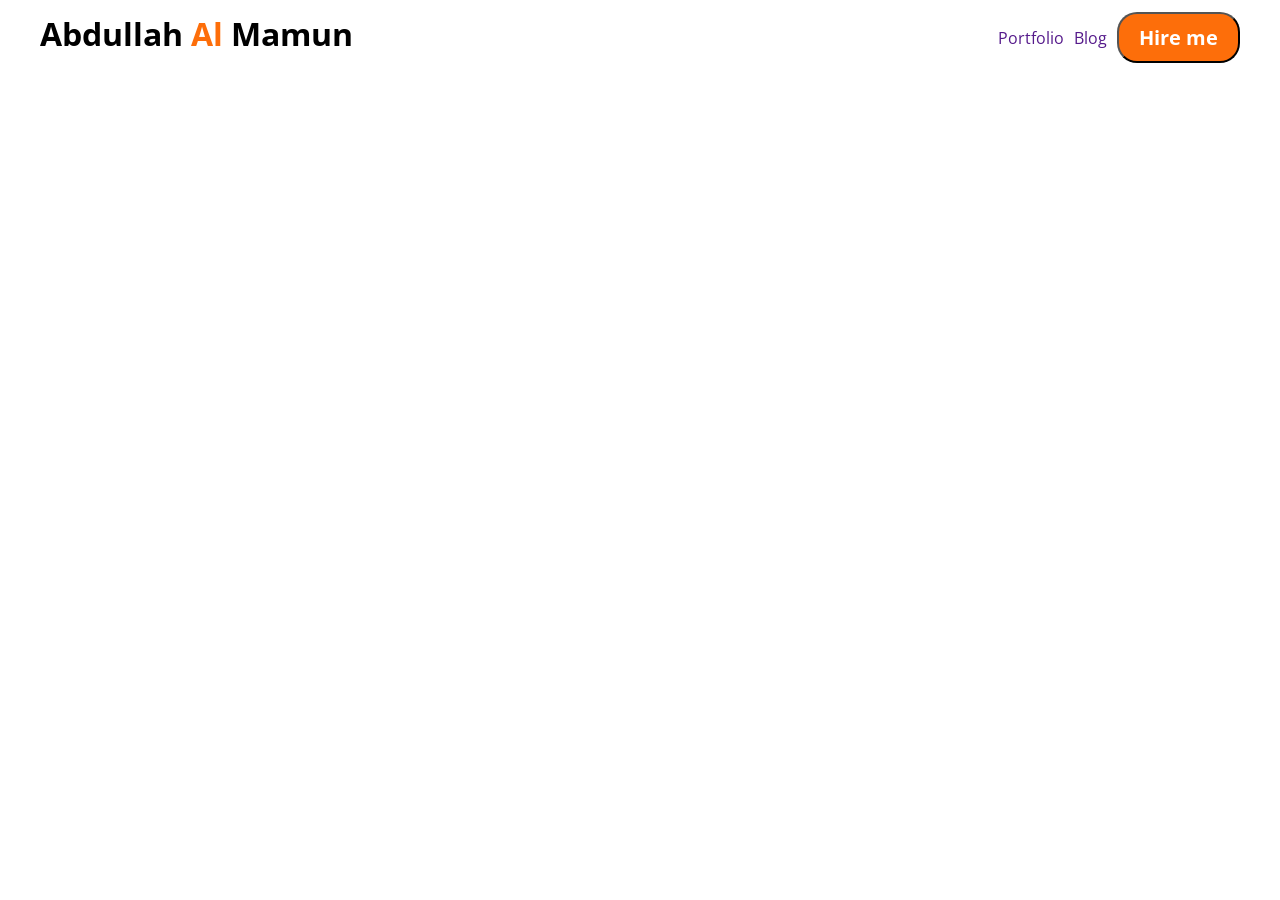
==== index.html @ 1516926a "nav updated" ====
<!DOCTYPE html>
<html lang="en">

<head>
    <meta charset="UTF-8">
    <meta name="viewport" content="width=device-width, initial-scale=1.0">
    <title>Portfolio</title>
    <link rel="stylesheet" href="./style.css">
    <link rel="preconnect" href="https://fonts.googleapis.com">
    <link rel="preconnect" href="https://fonts.gstatic.com" crossorigin>
    <link href="https://fonts.googleapis.com/css2?family=Open+Sans:ital,wght@0,300..800;1,300..800&display=swap"
        rel="stylesheet">

</head>

<body>
    <header>
        <nav>
            <h2 class="logo">Abdullah <span class="logo2">Al</span> Mamun</h2>
            <ul>
                <li> <a href="">Portfolio</a></li>
                <li> <a href="">Blog</a></li>
                <li> <button class="common-btn">Hire me</button></li>
            </ul>
        </nav>
    </header>

    
</body>

</html>
---- style.css ----
*{
    margin: 0;
    padding: 0;
      font-family: "Open Sans", sans-serif;

}

.common-btn{
    background-color: #fd6e0a;
    padding: 10px 20px;
    border-radius: 20px;
    text-align: center;
    font-weight: bold;
    cursor: pointer;
    color: white;
    font-size: 20px;
    
    

}

.logo{
    font-weight: bold;
    font-size: 32px;
}

.logo2{
    color: #fd6e0a;
}


nav{
    
    display: flex;
    gap: 10px;
    justify-content:space-between;
    max-width: 1200px;;
    margin: auto;
    padding: 12px 0;
    
}


ul{
     display: flex;
    gap: 10px;
    justify-content: space-between;
    list-style: none;
    align-items: center;
}

ul li a{
    text-decoration: none;
}
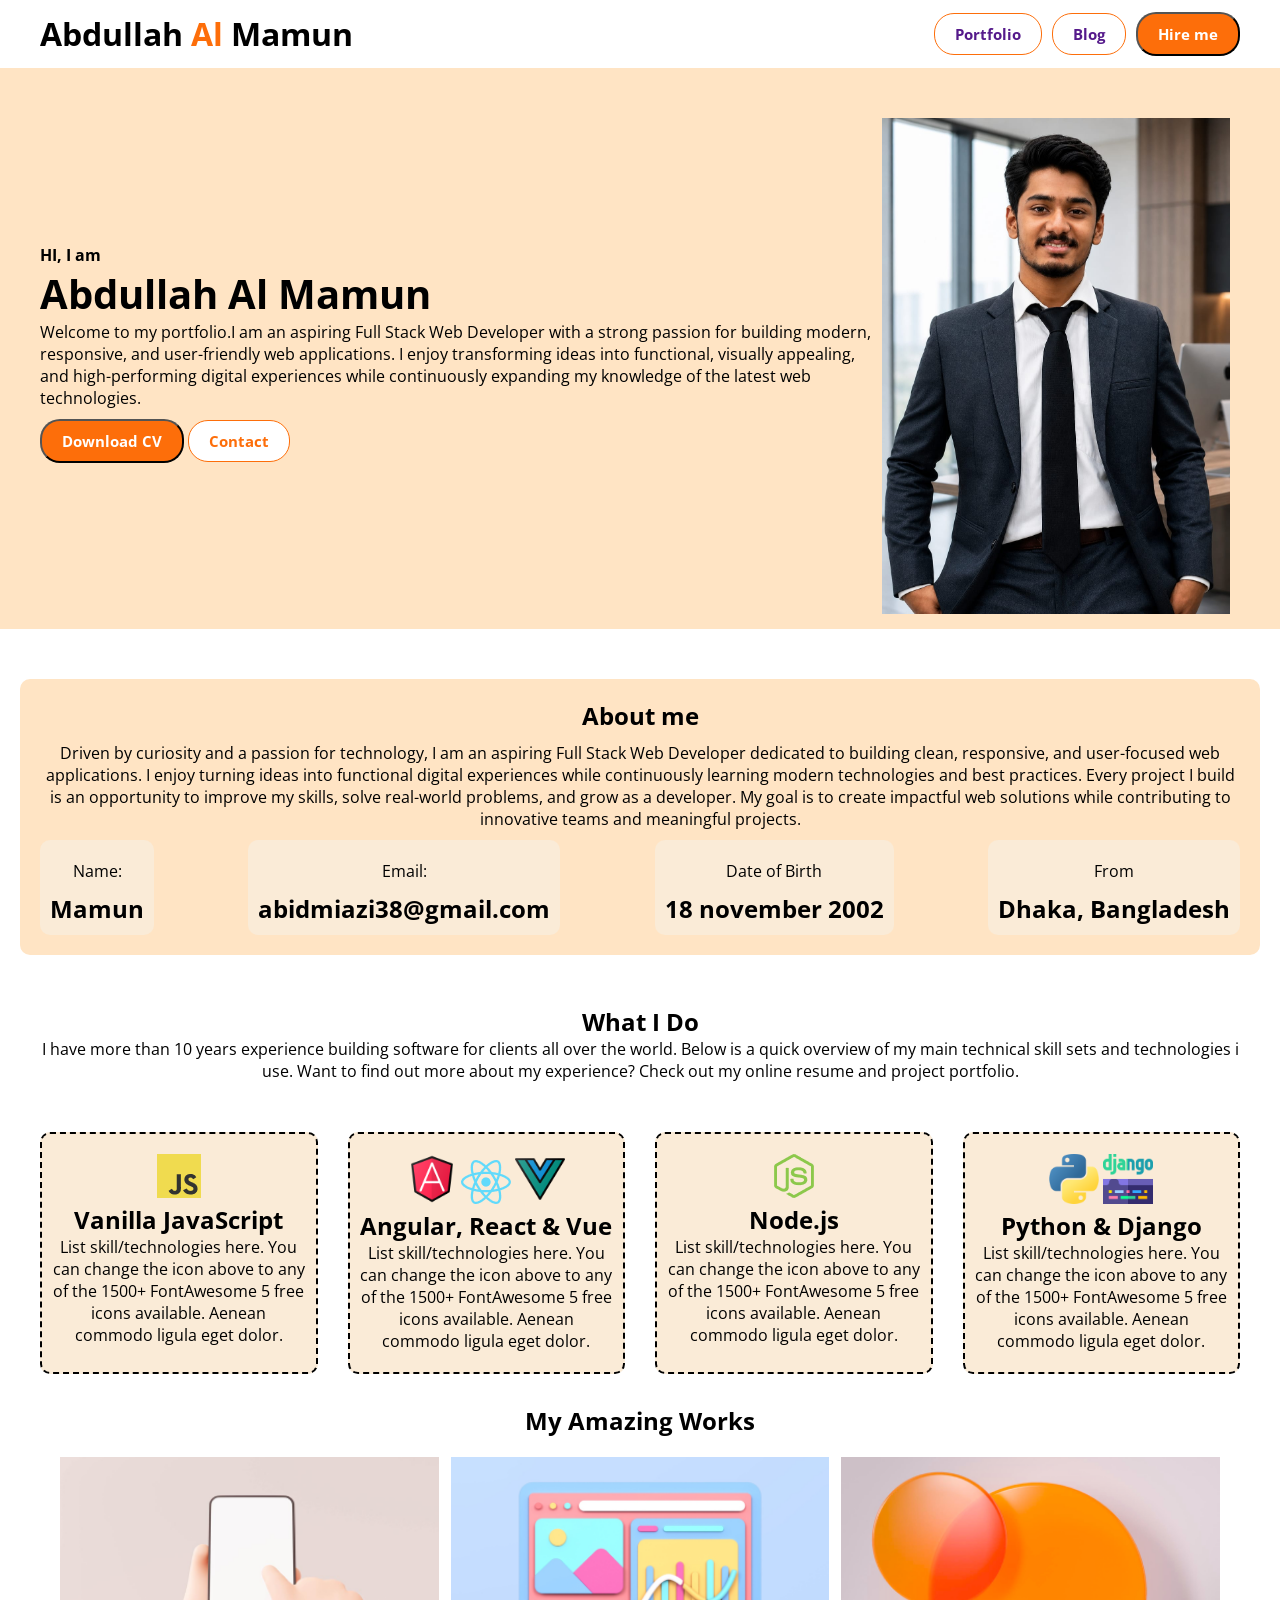
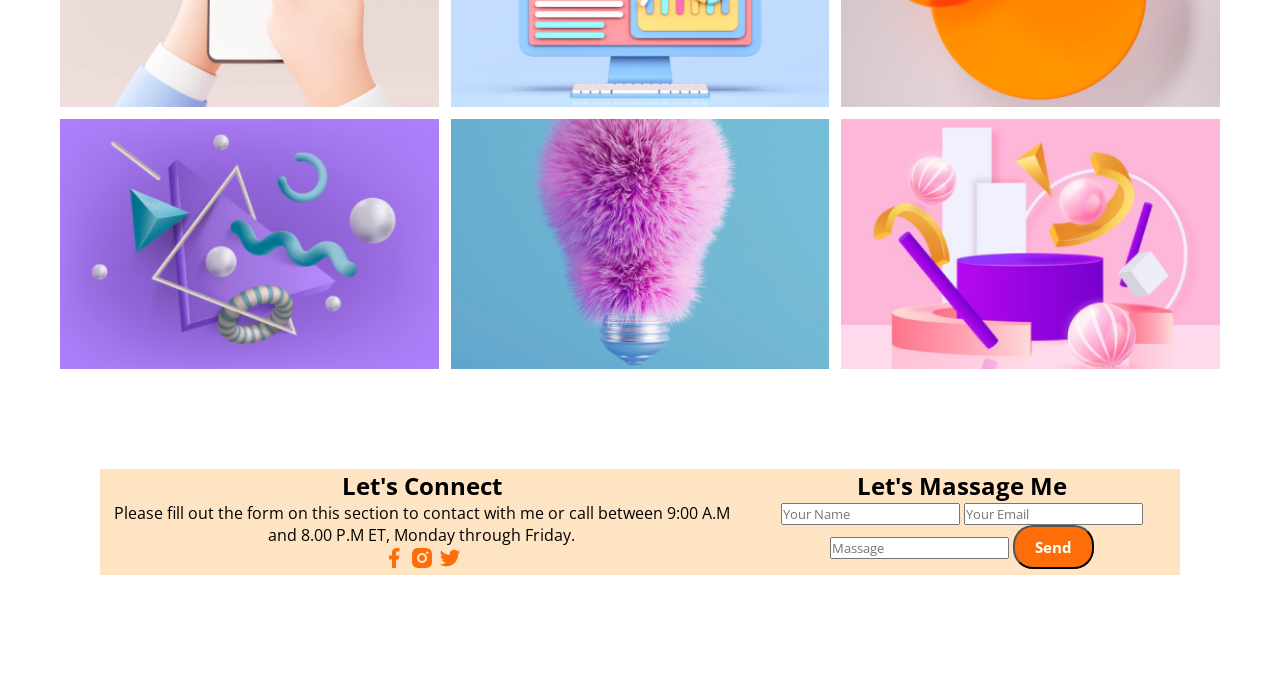
==== commit 4cc6a8d4: "cmpleted" ====
--- a/index.html
+++ b/index.html
@@ -14,18 +14,163 @@
 </head>
 
 <body>
+
+    <!-- Navbar start -->
     <header>
-        <nav>
+        <nav class="container">
             <h2 class="logo">Abdullah <span class="logo2">Al</span> Mamun</h2>
             <ul>
-                <li> <a href="">Portfolio</a></li>
-                <li> <a href="">Blog</a></li>
+                <li class="outline-btn"> <a href="">Portfolio</a></li>
+                <li class="outline-btn"> <a href="">Blog</a></li>
                 <li> <button class="common-btn">Hire me</button></li>
             </ul>
         </nav>
     </header>
+    <!-- navbar End -->
 
-    
+    <!-- herosection start -->
+    <section class="hero-parent-root">
+        <div class="hero-parent container">
+            <!-- Hero section Left -->
+            <div class="hero-left">
+                <h4>HI, I am</h4>
+                <h2>Abdullah Al Mamun</h2>
+                <p>Welcome to my portfolio.I am an aspiring Full Stack Web Developer with a strong passion for building
+                    modern, responsive, and user-friendly web applications. I enjoy transforming ideas into functional,
+                    visually appealing, and high-performing digital experiences while continuously expanding my
+                    knowledge of the latest web technologies.</p>
+
+                <button class="common-btn">Download CV</button>
+                <button class="outline-btn">Contact</button>
+            </div>
+
+            <!-- Hero section Right -->
+            <div class="hero-right">
+                <img src="abid.jpg.jpeg" alt="abid image">
+            </div>
+        </div>
+    </section>
+    <!-- hero section end -->
+
+    <!-- about section start -->
+    <section class="container about-parent">
+        <h2>About me</h2>
+        <p>Driven by curiosity and a passion for technology, I am an aspiring Full Stack Web Developer dedicated to
+            building clean, responsive, and user-focused web applications. I enjoy turning ideas into functional digital
+            experiences while continuously learning modern technologies and best practices. Every project I build is an
+            opportunity to improve my skills, solve real-world problems, and grow as a developer. My goal is to create
+            impactful web solutions while contributing to innovative teams and meaningful projects.</p>
+
+        <div class="about-box-parent">
+            <div class="box">
+                <p>Name:</p>
+                <h2>Mamun</h2>
+            </div>
+            <div class="box">
+                <p>Email:</p>
+                <h2>abidmiazi38@gmail.com</h2>
+            </div>
+            <div class="box">
+                <p>Date of Birth</p>
+                <h2>18 november 2002</h2>
+            </div>
+            <div class="box">
+                <p>From</p>
+                <h2>Dhaka, Bangladesh</h2>
+            </div>
+        </div>
+    </section>
+    <!-- About section end -->
+
+    <!-- what i do section -->
+    <section class="container do-parent">
+        <h2>What I Do</h2>
+        <p>I have more than 10 years experience building software for clients all over the world. Below is a quick
+            overview of my main technical skill sets and technologies i use. Want to find out more about my experience?
+            Check out my online resume and project portfolio.</p>
+
+        <div class="do-box-parent">
+            <div class="box2">
+                <img src="./js.png" alt="js">
+                <h2>Vanilla JavaScript</h2>
+                <p>List skill/technologies here. You can change the icon above to any of the 1500+ FontAwesome 5 free
+                    icons available. Aenean commodo ligula eget dolor.</p>
+            </div>
+            <div class="box2">
+                <img height="50px" src="./programing.jpg" alt="angular">
+                <img src="./react.png" alt="react">
+                <img height="50px" src="./document.jpg" alt="vue">
+                <h2>Angular, React & Vue</h2>
+                <p>List skill/technologies here. You can change the icon above to any of the 1500+ FontAwesome 5 free
+                    icons available. Aenean commodo ligula eget dolor.</p>
+            </div>
+            <div class="box2">
+                <img src="./nodejs.png" alt="njs">
+                <h2>Node.js</h2>
+                <p>List skill/technologies here. You can change the icon above to any of the 1500+ FontAwesome 5 free
+                    icons available. Aenean commodo ligula eget dolor.</p>
+            </div>
+            <div class="box2">
+                <img height="50px" src="./python.jpg" alt="p">
+                <img height="50px" src="./django.jpg" alt="dj">
+                <h2>Python & Django</h2>
+                <p>List skill/technologies here. You can change the icon above to any of the 1500+ FontAwesome 5 free
+                    icons available. Aenean commodo ligula eget dolor.</p>
+            </div>
+        </div>
+    </section>
+    <!-- what i do section end -->
+
+    <!-- my amazing work -->
+    <section class="my-amazing-parent container">
+        <h2>My Amazing Works</h2>
+
+        <div class="gallery">
+            <div>
+                <img src="./Rectangle 8.png" alt="r8">
+            </div>
+            <div>
+                <img src="./Rectangle 9.png" alt="r9">
+            </div>
+            <div>
+                <img src="./Rectangle 10.png" alt="r10">
+            </div>
+            <div>
+                <img src="./Rectangle 11.png" alt="r11">
+            </div>
+            <div>
+                <img src="./Rectangle 12.png" alt="r12">
+            </div>
+            <div>
+                <img src="./Rectangle 13.png" alt="r13">
+            </div>
+        </div>
+    </section>
+    <!-- my amazing work end -->
+
+    <!-- footer start -->
+    <footer class="container">
+        <div>
+            <h2>Let's Connect</h2>
+            <p>Please fill out the form on this section to contact with me or call between 9:00 A.M and 8.00 P.M ET,
+                Monday through Friday.</p>
+                <div>
+                    <img src="./facebook.png" alt="">
+                    <img src="./insta.png" alt="">
+                    <img src="./twitter.png" alt="">
+                </div>
+            
+        </div>
+        <div>
+            <h2>Let's Massage Me</h2>
+            <form>
+                <input type="text" placeholder="Your Name">
+                <input type="text" placeholder="Your Email">
+                <input type="textarea" placeholder="Massage">
+                <button class="common-btn">Send</button>
+            </form>
+        </div>
+    </footer>
 </body>
 
 </html>
--- a/style.css
+++ b/style.css
@@ -1,8 +1,12 @@
+/* reset style */
 *{
     margin: 0;
     padding: 0;
       font-family: "Open Sans", sans-serif;
 
+}
+img{
+    max-width: 100%;
 }
 
 .common-btn{
@@ -13,10 +17,29 @@
     font-weight: bold;
     cursor: pointer;
     color: white;
-    font-size: 20px;
+    font-size: 15px;
     
     
 
+}
+.outline-btn{
+    background-color: #ffffff;
+    padding: 10px 20px;
+    border-radius: 20px;
+    text-align: center;
+    font-weight: bold;
+    cursor: pointer;
+    color: #fd6e0a;
+    font-size: 15px;
+    border: 1px solid #fd6e0a;
+    
+    
+
+}
+
+.container{
+    max-width: 1200px;
+    margin: auto;
 }
 
 .logo{
@@ -34,8 +57,6 @@
     display: flex;
     gap: 10px;
     justify-content:space-between;
-    max-width: 1200px;;
-    margin: auto;
     padding: 12px 0;
     
 }
@@ -51,4 +72,124 @@
 
 ul li a{
     text-decoration: none;
-}+}
+
+/* hersection style */
+.hero-parent-root{
+    background-color:bisque;
+
+}
+
+.hero-parent{
+    display: flex;
+    justify-content: space-between;
+    align-items: center;
+    
+    
+}
+
+.hero-left h2 {
+    font-weight: bold;
+    font-size: 40px;
+    
+}
+.hero-left p{
+    text-align:left;
+    margin-right: 10px;
+    margin-bottom: 10px;
+    font-size: medium;
+    font-weight: 400;
+    
+}
+.hero-left{
+    margin-top: 10px;
+}
+
+.hero-right{
+    margin-top: 50px;
+    margin-bottom: 10px;
+    margin-right: 10px;
+    
+}
+
+.about-parent{
+    background-color:bisque;
+    margin-top: 50px;
+    margin-bottom: 50px;
+    text-align: center;
+    border-radius: 10px;
+    padding: 20px;
+}
+
+.about-parent p{
+    margin: 10px 0;
+    font-size: medium;
+    font-weight: 400;
+}
+
+.about-box-parent{
+    display: flex;
+    justify-content: space-between;
+    gap: 8px;
+}
+.box{
+    background-color: antiquewhite;
+    border-radius: 10PX;
+    padding: 10PX;
+
+}
+
+.do-parent{
+    margin-top: 50px;
+    margin-bottom: 50x;
+    text-align: center;
+}
+
+
+.do-box-parent{
+    display: flex;
+    justify-content: space-between;
+    gap: 30px;
+    text-align:center;
+    margin-top: 50px;
+    margin-bottom: 30px;
+    
+    
+}
+.box2{
+    background-color: antiquewhite;
+    border-radius: 10PX;
+    padding: 20px 10px;
+    border: 2px dashed black;
+    
+}
+
+
+.my-amazing-parent{
+    text-align: center;
+}
+
+.gallery{
+    margin: 20px;
+    display: grid;
+    gap: 12px;
+    grid-template-columns: repeat(3, 1fr);
+    grid-auto-rows: 250px;
+
+}
+
+.gallery img{
+    height: 100%;
+    width: 100%;
+    object-fit: cover;
+    
+}
+
+footer{
+    text-align: center;
+    margin: 100px !important;
+    display: flex;
+    justify-content: space-between;
+    background-color:bisque;
+    
+}
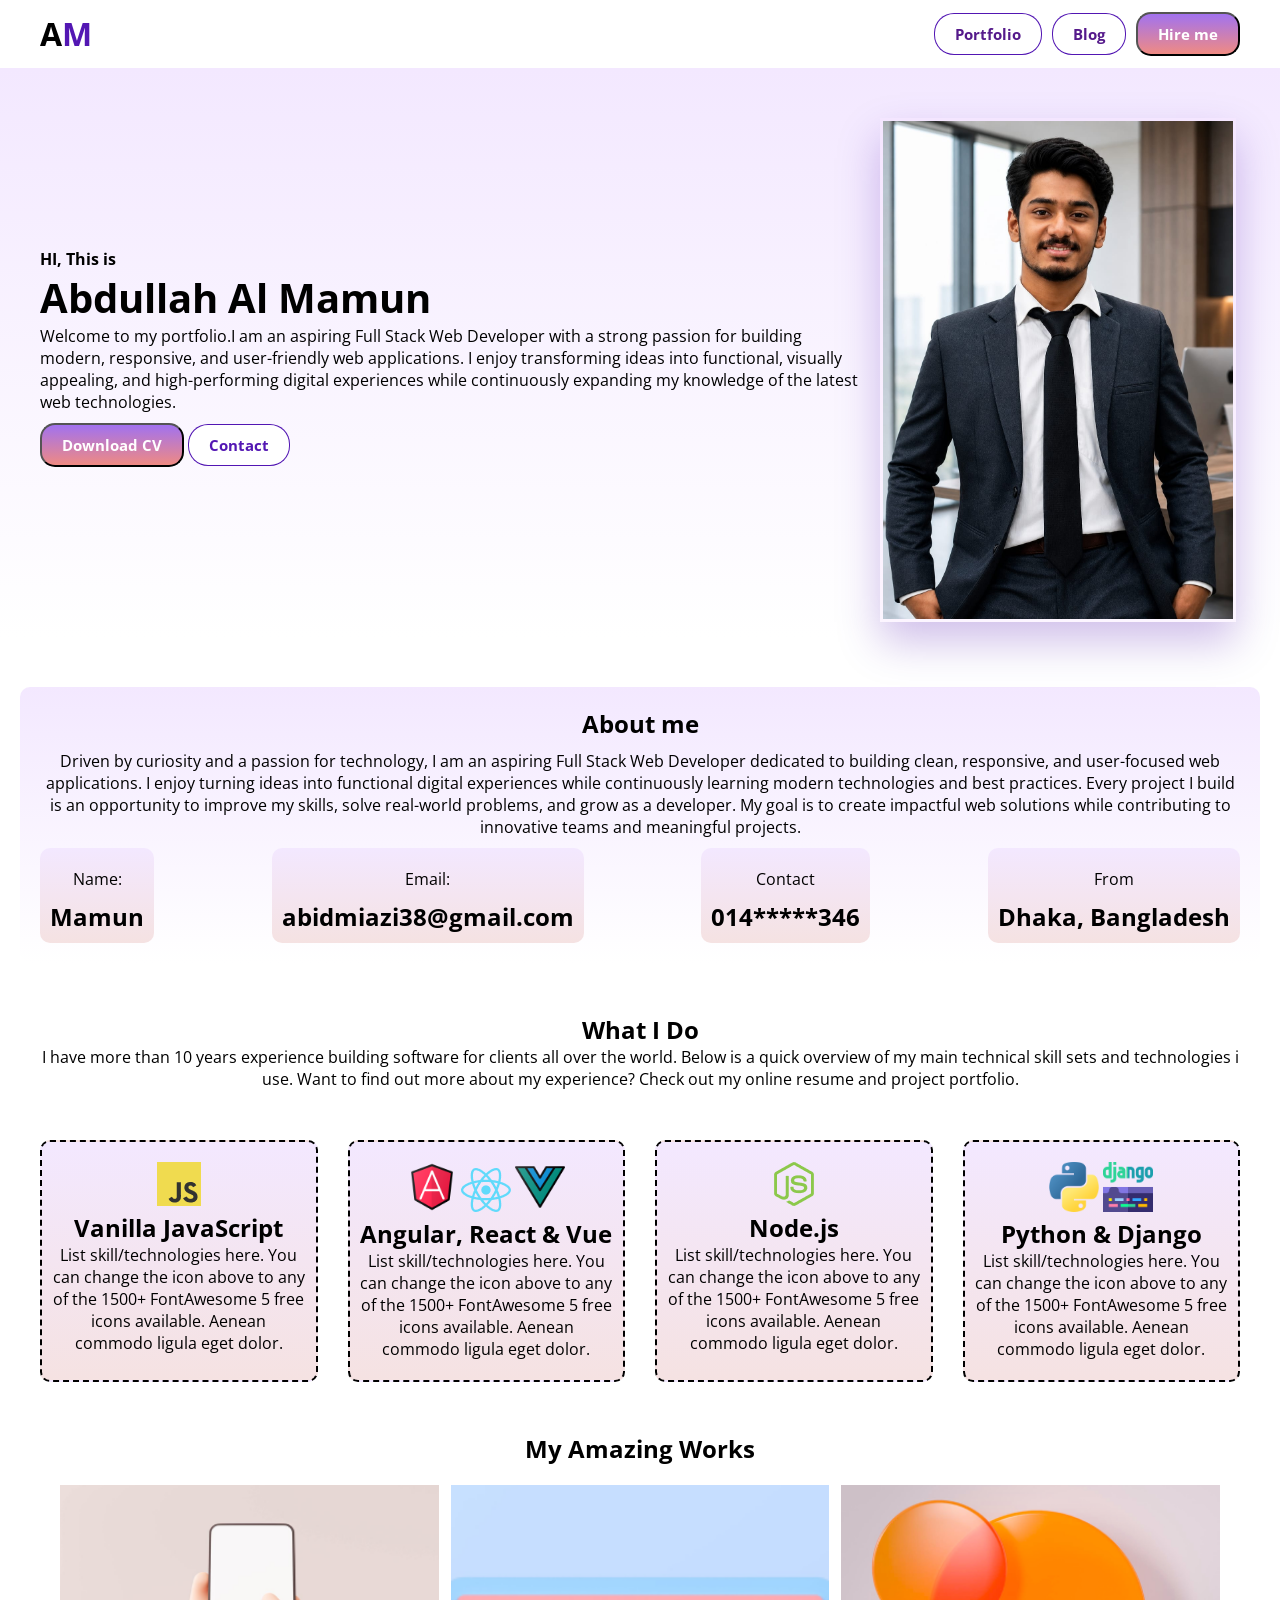
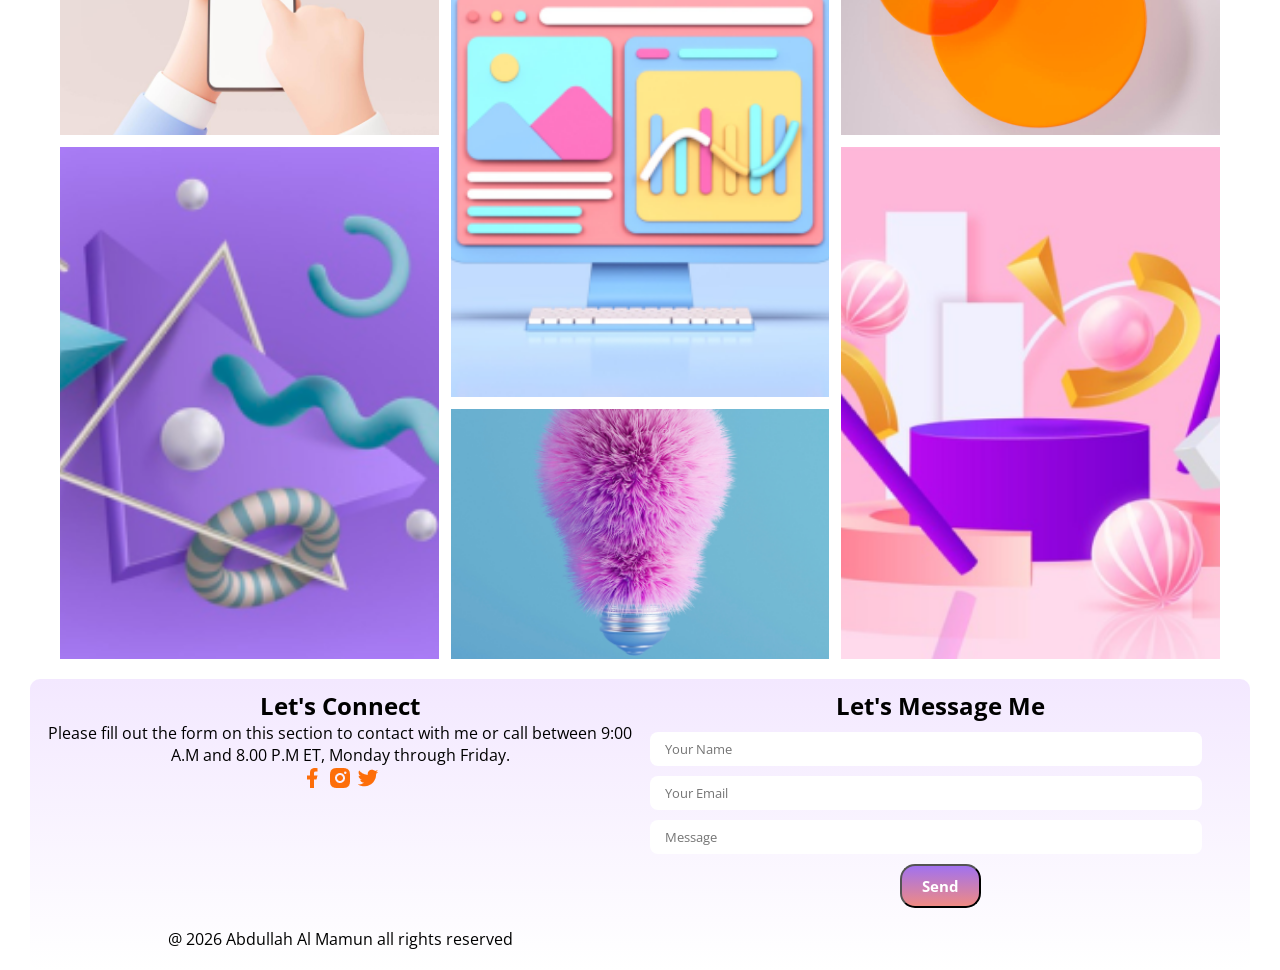
==== commit 3e6bc121: "style updated" ====
--- a/index.html
+++ b/index.html
@@ -18,7 +18,7 @@
     <!-- Navbar start -->
     <header>
         <nav class="container">
-            <h2 class="logo">Abdullah <span class="logo2">Al</span> Mamun</h2>
+            <h2 class="logo">A<span class="logo2">M</span></h2>
             <ul>
                 <li class="outline-btn"> <a href="">Portfolio</a></li>
                 <li class="outline-btn"> <a href="">Blog</a></li>
@@ -33,7 +33,7 @@
         <div class="hero-parent container">
             <!-- Hero section Left -->
             <div class="hero-left">
-                <h4>HI, I am</h4>
+                <h4>HI, This is</h4>
                 <h2>Abdullah Al Mamun</h2>
                 <p>Welcome to my portfolio.I am an aspiring Full Stack Web Developer with a strong passion for building
                     modern, responsive, and user-friendly web applications. I enjoy transforming ideas into functional,
@@ -42,6 +42,7 @@
 
                 <button class="common-btn">Download CV</button>
                 <button class="outline-btn">Contact</button>
+                 <!-- <a href="#contact" class="outline-btn">Contact Me</a> -->
             </div>
 
             <!-- Hero section Right -->
@@ -62,19 +63,19 @@
             impactful web solutions while contributing to innovative teams and meaningful projects.</p>
 
         <div class="about-box-parent">
-            <div class="box">
+            <div class="a-box">
                 <p>Name:</p>
                 <h2>Mamun</h2>
             </div>
-            <div class="box">
+            <div class="a-box">
                 <p>Email:</p>
                 <h2>abidmiazi38@gmail.com</h2>
             </div>
-            <div class="box">
-                <p>Date of Birth</p>
-                <h2>18 november 2002</h2>
+            <div class="a-box">
+                <p>Contact</p>
+                <h2>014*****346</h2>
             </div>
-            <div class="box">
+            <div class="a-box">
                 <p>From</p>
                 <h2>Dhaka, Bangladesh</h2>
             </div>
@@ -90,13 +91,13 @@
             Check out my online resume and project portfolio.</p>
 
         <div class="do-box-parent">
-            <div class="box2">
+            <div class="box">
                 <img src="./js.png" alt="js">
                 <h2>Vanilla JavaScript</h2>
                 <p>List skill/technologies here. You can change the icon above to any of the 1500+ FontAwesome 5 free
                     icons available. Aenean commodo ligula eget dolor.</p>
             </div>
-            <div class="box2">
+            <div class="box">
                 <img height="50px" src="./programing.jpg" alt="angular">
                 <img src="./react.png" alt="react">
                 <img height="50px" src="./document.jpg" alt="vue">
@@ -104,13 +105,13 @@
                 <p>List skill/technologies here. You can change the icon above to any of the 1500+ FontAwesome 5 free
                     icons available. Aenean commodo ligula eget dolor.</p>
             </div>
-            <div class="box2">
+            <div class="box">
                 <img src="./nodejs.png" alt="njs">
                 <h2>Node.js</h2>
                 <p>List skill/technologies here. You can change the icon above to any of the 1500+ FontAwesome 5 free
                     icons available. Aenean commodo ligula eget dolor.</p>
             </div>
-            <div class="box2">
+            <div class="box">
                 <img height="50px" src="./python.jpg" alt="p">
                 <img height="50px" src="./django.jpg" alt="dj">
                 <h2>Python & Django</h2>
@@ -126,22 +127,22 @@
         <h2>My Amazing Works</h2>
 
         <div class="gallery">
-            <div>
+            <div class="pic1">
                 <img src="./Rectangle 8.png" alt="r8">
             </div>
-            <div>
+            <div class="pic2">
                 <img src="./Rectangle 9.png" alt="r9">
             </div>
-            <div>
+            <div class="pic3">
                 <img src="./Rectangle 10.png" alt="r10">
             </div>
-            <div>
+            <div class="pic4">
                 <img src="./Rectangle 11.png" alt="r11">
             </div>
-            <div>
+            <div class="pic5">
                 <img src="./Rectangle 12.png" alt="r12">
             </div>
-            <div>
+            <div class="pic6">
                 <img src="./Rectangle 13.png" alt="r13">
             </div>
         </div>
@@ -162,15 +163,22 @@
             
         </div>
         <div>
-            <h2>Let's Massage Me</h2>
+            <h2>Let's Message Me</h2>
             <form>
                 <input type="text" placeholder="Your Name">
                 <input type="text" placeholder="Your Email">
-                <input type="textarea" placeholder="Massage">
+                <input type="text" placeholder="Message">
                 <button class="common-btn">Send</button>
             </form>
         </div>
+
+        <div class="copyright">
+          
+            <p>@ 2026 Abdullah Al Mamun all rights reserved</p>
+        </div>
     </footer>
+    <!-- footer end -->
+
 </body>
 
 </html>
--- a/style.css
+++ b/style.css
@@ -10,18 +10,21 @@
 }
 
 .common-btn{
-    background-color: #fd6e0a;
+    background: linear-gradient(#9a67eeec, #ee8179ec) ;
     padding: 10px 20px;
-    border-radius: 20px;
+    border-radius: 15px;
     text-align: center;
     font-weight: bold;
     cursor: pointer;
     color: white;
     font-size: 15px;
-    
-    
-
-}
+    transition: 0.3s;
+}
+.common-btn:hover{
+    transform: translatey(-5px);
+}
+
+
 .outline-btn{
     background-color: #ffffff;
     padding: 10px 20px;
@@ -29,13 +32,16 @@
     text-align: center;
     font-weight: bold;
     cursor: pointer;
-    color: #fd6e0a;
+    color: #4504adec;
     font-size: 15px;
-    border: 1px solid #fd6e0a;
-    
-    
-
-}
+    border: 1px solid #4504adec;
+    transition: 0.3s;
+}
+.outline-btn:hover{
+    transform: translatey(-5px);
+}
+
+
 
 .container{
     max-width: 1200px;
@@ -48,7 +54,18 @@
 }
 
 .logo2{
-    color: #fd6e0a;
+    color: #4504adec;
+
+}
+
+
+
+header{
+    position: sticky;
+    top: 0;
+    z-index: 1000;
+    background-color: white;
+
 }
 
 
@@ -76,7 +93,7 @@
 
 /* hersection style */
 .hero-parent-root{
-    background-color:bisque;
+    background: linear-gradient( #f3e8ff, #ffffff);
 
 }
 
@@ -109,11 +126,22 @@
     margin-top: 50px;
     margin-bottom: 10px;
     margin-right: 10px;
-    
+    cursor: pointer;
+    transition: 0.3s;  
+}
+
+.hero-right:hover{
+    transform: translatey(-5px);
+}
+
+
+.hero-right img{
+    border: 3px solid rgba(243, 213, 255, 0.25);
+    box-shadow: 0 20px 40px rgba(69,4,173,.25);
 }
 
 .about-parent{
-    background-color:bisque;
+    background: linear-gradient( #f3e8ff, #ffffff);
     margin-top: 50px;
     margin-bottom: 50px;
     text-align: center;
@@ -132,8 +160,8 @@
     justify-content: space-between;
     gap: 8px;
 }
-.box{
-    background-color: antiquewhite;
+.a-box{
+    background: linear-gradient(#f3e8ff, #f5e2e2);
     border-radius: 10PX;
     padding: 10PX;
 
@@ -141,7 +169,7 @@
 
 .do-parent{
     margin-top: 50px;
-    margin-bottom: 50x;
+    margin-bottom: 50px;
     text-align: center;
 }
 
@@ -153,15 +181,16 @@
     text-align:center;
     margin-top: 50px;
     margin-bottom: 30px;
-    
-    
-}
-.box2{
-    background-color: antiquewhite;
+}
+
+
+
+.box{
+    background: linear-gradient(#f3e8ff, #f5e2e2);
     border-radius: 10PX;
     padding: 20px 10px;
     border: 2px dashed black;
-    
+
 }
 
 
@@ -175,6 +204,10 @@
     gap: 12px;
     grid-template-columns: repeat(3, 1fr);
     grid-auto-rows: 250px;
+    grid-template-areas: 
+    "one two three"
+    "four two six"
+    "four five six"
 
 }
 
@@ -187,9 +220,82 @@
 
 footer{
     text-align: center;
-    margin: 100px !important;
-    display: flex;
-    justify-content: space-between;
-    background-color:bisque;
-    
-}
+    display: grid;
+    grid-template-columns: repeat(2,1fr);
+    justify-content: space-between;
+    background: linear-gradient( #f3e8ff, #ffffff);
+    padding: 10px;
+    border-radius: 10px;
+    
+}
+footer form{
+    padding: 10px;
+}
+footer form input{
+    outline: none;
+    border: none;
+    padding: 8px 15px;
+    border-radius: 8px;
+    display: block;
+    width: 90%;
+    margin-bottom: 10px;
+}
+
+.copyright{
+    margin-bottom: 10px;
+    margin-top: 10px;
+    text-align: center;
+}
+
+.pic1{
+    grid-area: one;
+
+}
+
+.pic2{
+    grid-area: two;
+
+}
+
+.pic3{
+    grid-area: three;
+
+}
+
+.pic4{
+    grid-area: four;
+
+}
+
+.pic5{
+    grid-area: five;
+
+}
+
+.pic6{
+    grid-area: six;
+
+}
+
+
+/* scrollbar */
+
+::-webkit-scrollbar{
+    width: 10px;
+    height: 10px;
+}
+::-webkit-scrollbar-track{
+    background-color: #f1f1f1;
+}
+
+::-webkit-scrollbar-thumb {
+    background: #ad84f0;
+    border-radius: 10px;
+}
+
+::-webkit-scrollbar-thumb:hover{
+    background: #6d28d9;
+}
+
+
+
